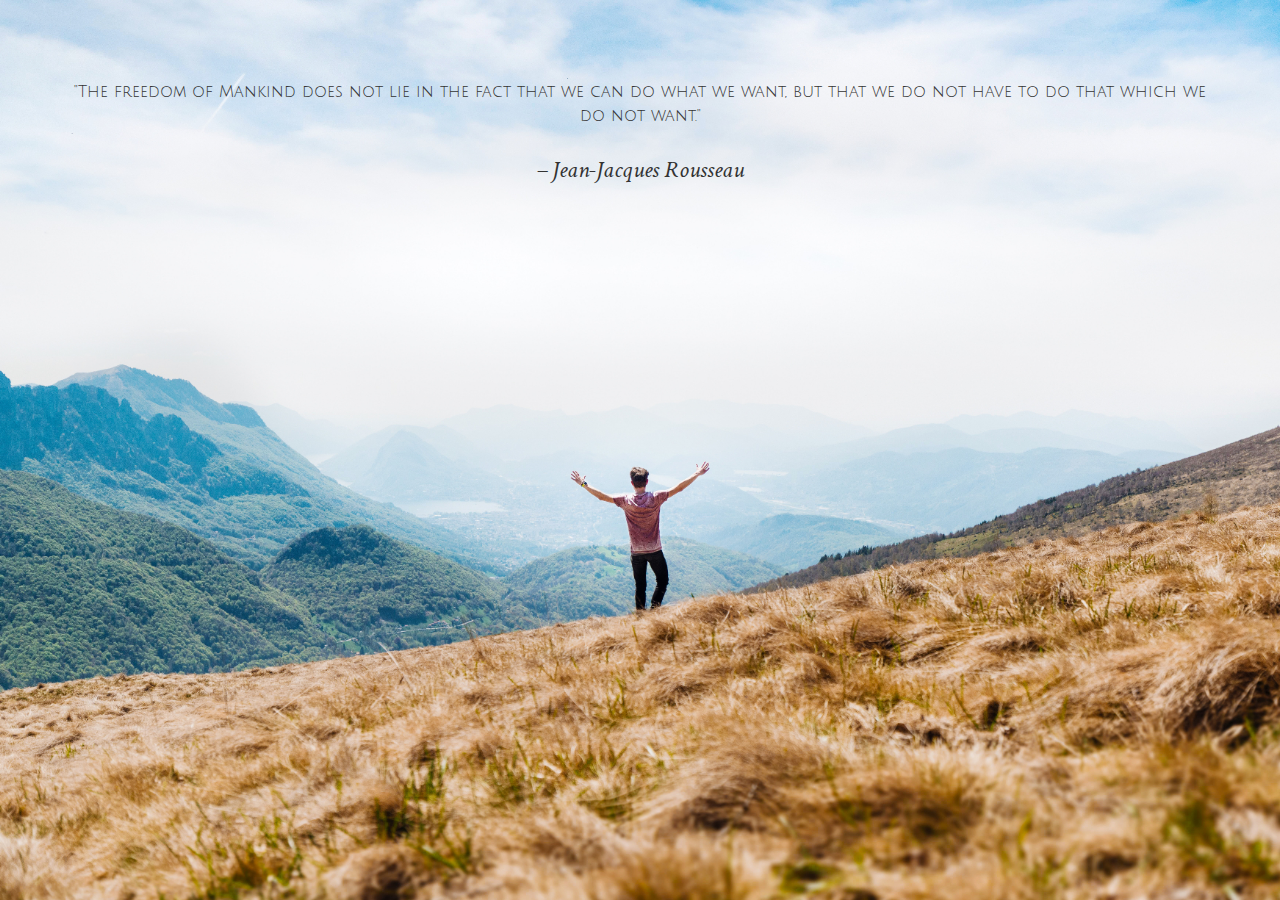
==== index.html @ 204dc6c1 "add base file structure" ====
<!DOCTYPE html>
<html>
<head>
  <link rel="stylesheet" type="text/css" href="style.css">
  <meta charset="utf-8">
  <title>Freedom</title>
  <meta name="viewport" content="width=device-width, initial-scale=1">
  <link href="https://fonts.googleapis.com/css?family=Crimson+Text|Julius+Sans+One" rel="stylesheet">
</head>
<body>

    <div class="wrapper">
<p class="quote">
    "The freedom of Mankind does not lie in the fact that we can do what we want, but that we do not have to do that which we do not want."
</p>

<p class="author">
    – Jean-Jacques Rousseau
</p>

</div>

</body>
</html>
---- style.css ----
*{
	margin: 0;
	padding: 0;
	border: 0;
	font-size: 100%;
	font: inherit;
	vertical-align: baseline;
    box-sizing: border-box;
}

body {
    width: 100%;
    height: 100vh;
    background: url(assets/freedom.jpg) no-repeat center;
    background-size: cover;
    color: #333;
}
html, body {
    margin: 0;
    padding: 0;
    font-size: 100%;
    line-height: 1.5;
}

div {
    display: block;
}

.wrapper {
    padding-top: 4rem;
    width: 90%;
    margin: 0 auto;
    text-align: center;
}
.quote {
    font-family: 'Julius Sans One', sans-serif;
    font-size: 2.5rem;

    @media(min-width: 800px){
        font-size: 1rem;
    }
}

.author {
    font-family: 'Crimson Text', serif;
    font-size: 1.5rem;
    font-style: italic;
}

p {
    display: block;
    margin-block-start: 1em;
    margin-block-end: 1em;
    margin-inline-start: 0px;
    margin-inline-end: 0px;
}
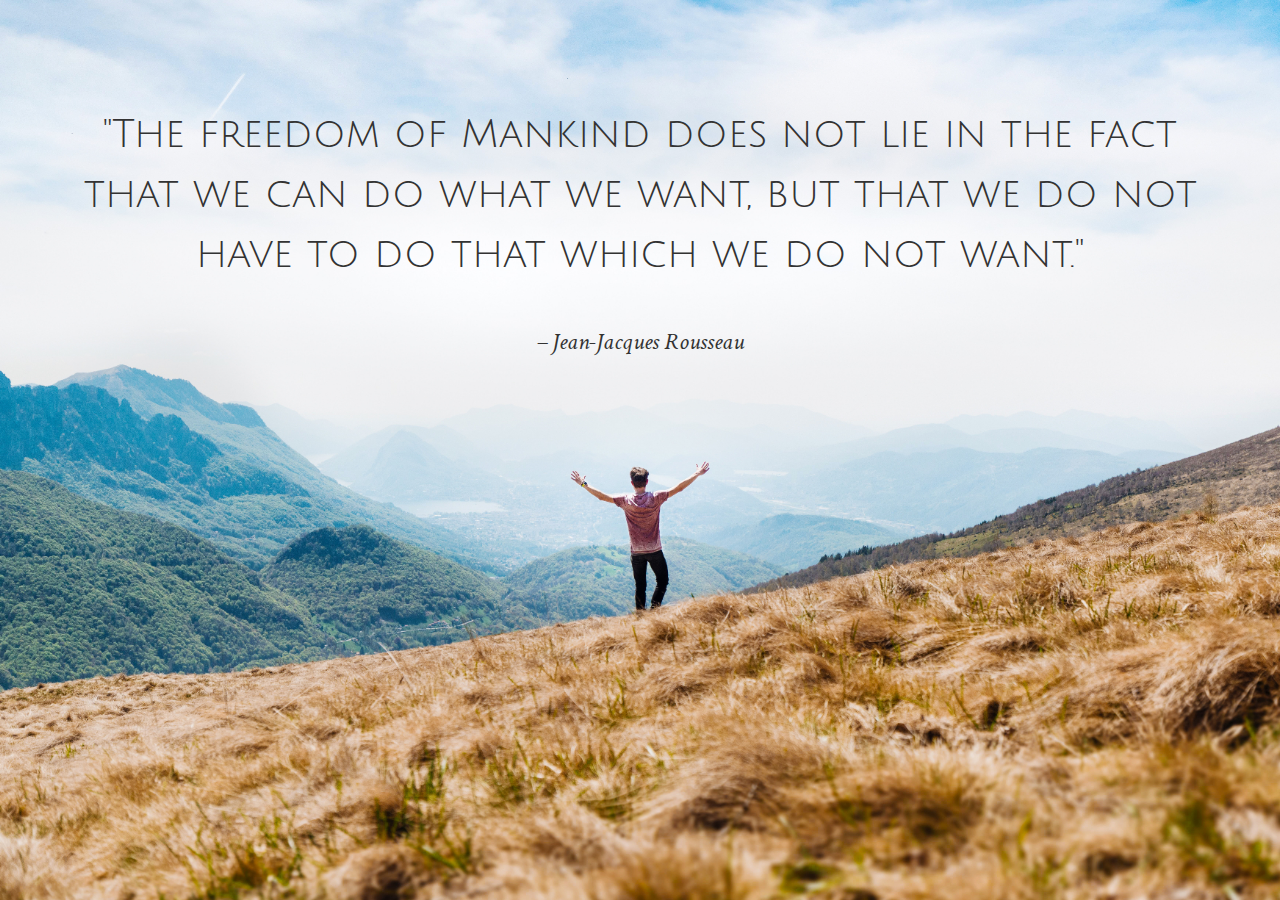
==== commit df541caa: "screen" ====
--- a/index.html
+++ b/index.html
@@ -10,15 +10,15 @@
 <body>
 
     <div class="wrapper">
-<p class="quote">
+        <p class="quote">
     "The freedom of Mankind does not lie in the fact that we can do what we want, but that we do not have to do that which we do not want."
-</p>
+        </p>
 
-<p class="author">
+        <p class="author">
     – Jean-Jacques Rousseau
-</p>
+        </p>
 
-</div>
+    </div>
 
 </body>
 </html>--- a/style.css
+++ b/style.css
@@ -19,7 +19,6 @@
 html, body {
     margin: 0;
     padding: 0;
-    font-size: 100%;
     line-height: 1.5;
 }
 
@@ -37,8 +36,8 @@
     font-family: 'Julius Sans One', sans-serif;
     font-size: 2.5rem;
 
-    @media(min-width: 800px){
-        font-size: 1rem;
+    @media (max-width: 800px){
+        font-size: 0.5rem;
     }
 }
 
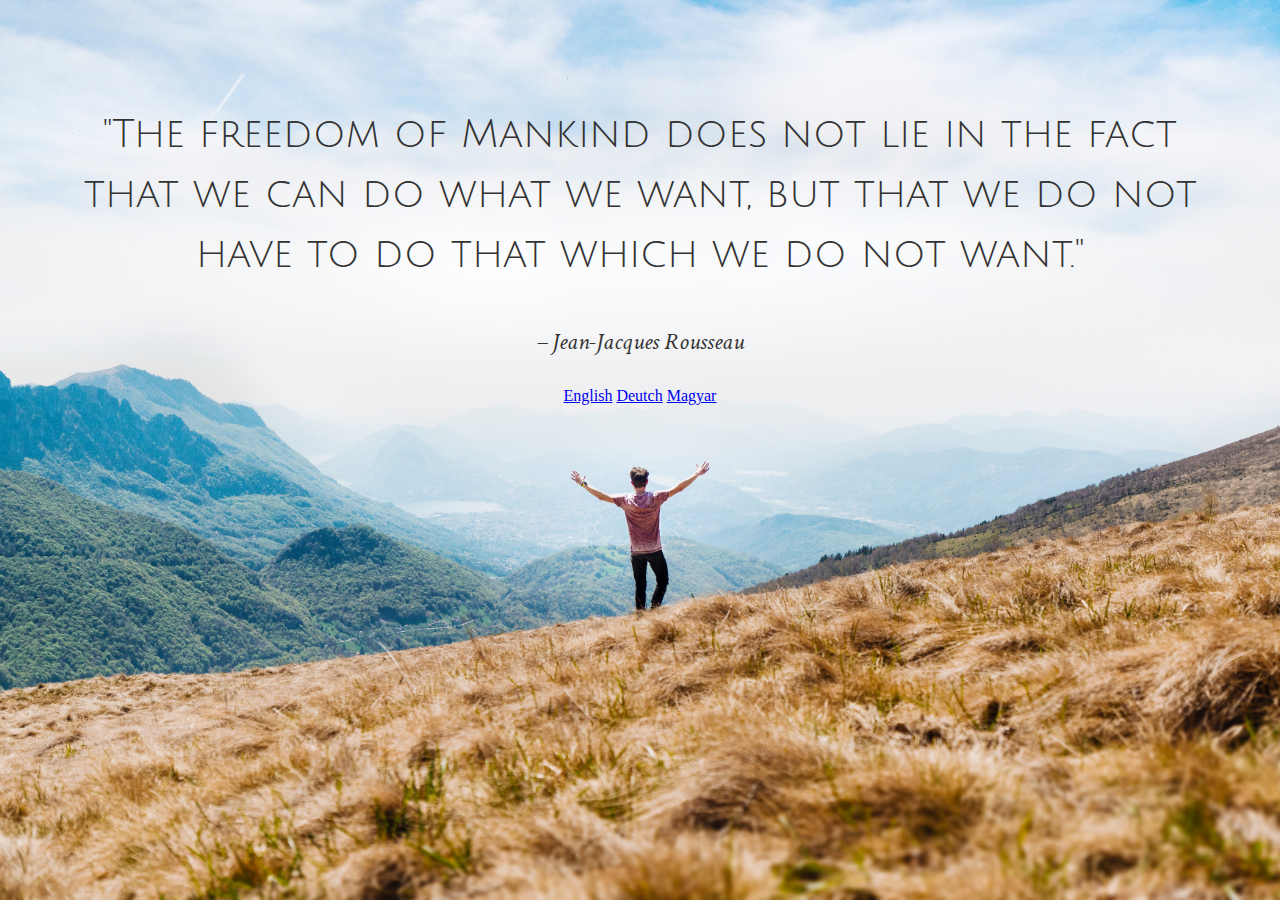
==== commit 8a25a908: "languages" ====
--- a/index.html
+++ b/index.html
@@ -11,13 +11,19 @@
 
     <div class="wrapper">
         <p class="quote">
-    "The freedom of Mankind does not lie in the fact that we can do what we want, but that we do not have to do that which we do not want."
+        "The freedom of Mankind does not lie in the fact that we can do what we want, but that we do not have to do that which we do not want."
         </p>
 
         <p class="author">
-    – Jean-Jacques Rousseau
+        – Jean-Jacques Rousseau
         </p>
 
+        <div class="nav">
+            <a href="index.html">English</a>
+            <a href="index-de.html">Deutch</a>
+            <a href="index-hu.html">Magyar</a>
+        </div>
+        
     </div>
 
 </body>
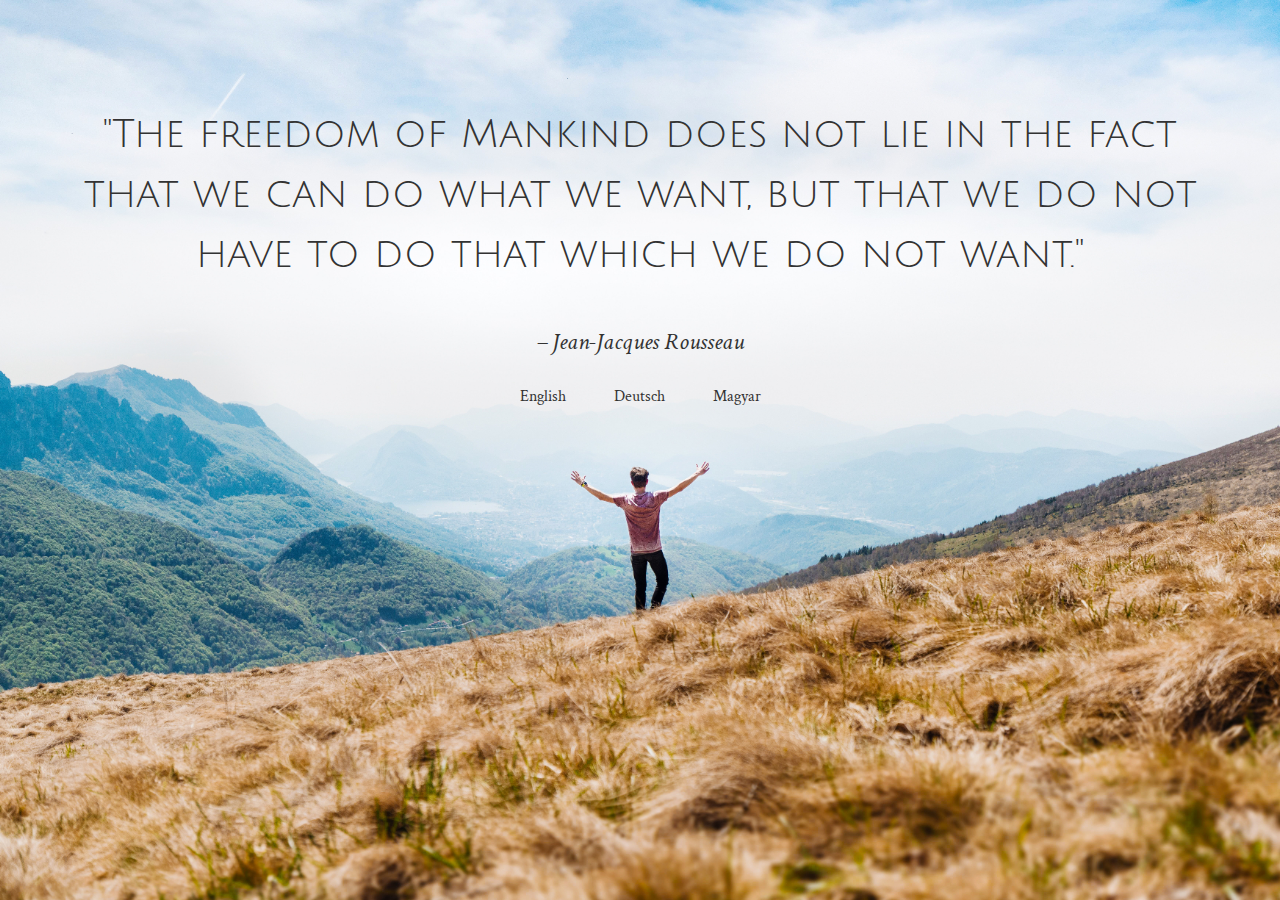
==== commit d85cc7df: "hypertext" ====
--- a/index.html
+++ b/index.html
@@ -20,10 +20,10 @@
 
         <div class="nav">
             <a href="index.html">English</a>
-            <a href="index-de.html">Deutch</a>
+            <a href="index-de.html">Deutsch</a>
             <a href="index-hu.html">Magyar</a>
         </div>
-        
+
     </div>
 
 </body>
--- a/style.css
+++ b/style.css
@@ -32,14 +32,12 @@
     margin: 0 auto;
     text-align: center;
 }
+
+
 .quote {
     font-family: 'Julius Sans One', sans-serif;
     font-size: 2.5rem;
-
-    @media (max-width: 800px){
-        font-size: 0.5rem;
     }
-}
 
 .author {
     font-family: 'Crimson Text', serif;
@@ -54,3 +52,51 @@
     margin-inline-start: 0px;
     margin-inline-end: 0px;
 }
+
+
+.nav>a{
+    text-decoration: none;
+    font-family: 'Crimson Text', serif;
+    color: #333;
+    margin-inline: 1em;
+    font-size: 1rem;
+    padding: 5px;
+    border-radius: 5px;
+    border: 1px solid;
+    border-color: rgba(200,200,200,0);
+}
+
+.nav>a:hover{
+    transition: 0.5s;
+    font-style: bold;
+    color: black;
+    border-color: rgba(100,100,100,1);
+
+}
+
+
+@media (min-width: 1900px){
+    p {
+    
+        margin-block-start: 2em;
+
+    }
+}
+
+@media (max-width: 800px){
+        .quote {
+            font-size: 1rem;
+            color: black;
+        }
+
+        .author {
+            
+            font-size: 0.5rem;
+            color: black; 
+        }
+
+        .nav>a{
+            font-size: 0.5rem;
+
+        }
+}